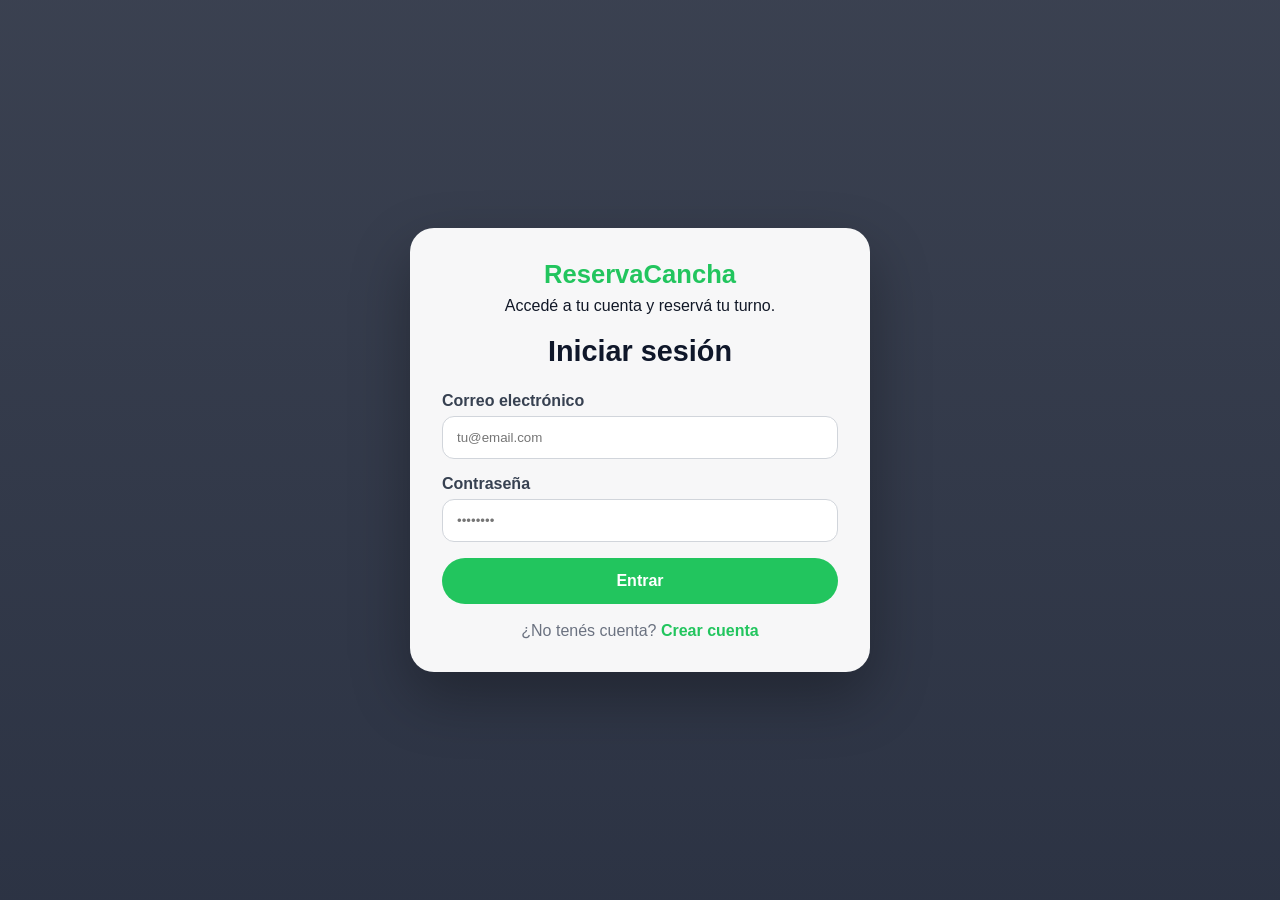
==== login.html @ 5a88afae "commitubi" ====
<!DOCTYPE html>
<html lang="es">
<head>
    <meta charset="UTF-8">
    <meta name="viewport" content="width=device-width, initial-scale=1.0">
    <title>Iniciar sesión | Reserva de cancha</title>
    <link rel="stylesheet" href="style.css">
</head>
<body class="auth-body">
    <main class="auth-page">
        <section class="auth-card">
            <div class="auth-brand">
                <span class="logo">ReservaCancha</span>
                <p>Accedé a tu cuenta y reservá tu turno.</p>
            </div>

            <h1>Iniciar sesión</h1>

            <form class="auth-form">
                <div class="form-group">
                    <label for="email">Correo electrónico</label>
                    <input type="email" id="email" placeholder="tu@email.com" required>
                </div>

                <div class="form-group">
                    <label for="password">Contraseña</label>
                    <input type="password" id="password" placeholder="••••••••" required>
                </div>

                <button type="submit" class="btn btn-block">Entrar</button>
            </form>

            <p class="auth-footer">¿No tenés cuenta? <a href="register.html">Crear cuenta</a></p>
        </section>
    </main>
</body>
</html>
---- style.css ----
* {
    margin: 0;
    padding: 0;
    box-sizing: border-box;
    font-family: Arial, Helvetica, sans-serif;
}

body {
    background: #0f172a;
    color: #fff;
}

header {
    width: 100%;
    position: fixed;
    top: 0;
    left: 0;
    display: flex;
    justify-content: space-between;
    align-items: center;
    padding: 20px 8%;
    background: rgba(15, 23, 42, .9);
    backdrop-filter: blur(10px);
    z-index: 100;
}

.logo {
    font-size: 1.7rem;
    font-weight: bold;
    color: #22c55e;
}

nav a {
    color: white;
    text-decoration: none;
    margin-left: 25px;
    transition: .3s;
}

nav a:hover {
    color: #22c55e;
}

.hero {
    min-height: 100vh;
    display: flex;
    align-items: center;
    justify-content: space-between;
    padding: 120px 8%;
    background:
        linear-gradient(rgba(15, 23, 42, .75), rgba(15, 23, 42, .8)),
        url("https://images.unsplash.com/photo-1517466787929-bc90951d0974?auto=format&fit=crop&w=1400&q=80");
    background-size: cover;
    background-position: center;
}

.hero-text {
    max-width: 600px;
}

.hero-text h1 {
    font-size: 3.8rem;
    margin-bottom: 20px;
}

.hero-text span {
    color: #22c55e;
}

.hero-text p {
    color: #d1d5db;
    line-height: 1.8;
    margin-bottom: 35px;
}

.btn {
    display: inline-block;
    padding: 15px 35px;
    background: #22c55e;
    color: white;
    text-decoration: none;
    border-radius: 50px;
    font-weight: bold;
    transition: .3s;
}

.btn:hover {
    background: #16a34a;
    transform: translateY(-3px);
}

.card {
    width: 330px;
    background: white;
    color: #111827;
    padding: 30px;
    border-radius: 20px;
    box-shadow: 0 20px 50px rgba(0, 0, 0, .4);
}

.card h2 {
    margin-bottom: 20px;
    color: #22c55e;
}

.card div {
    margin-bottom: 18px;
}

.card label {
    display: block;
    margin-bottom: 6px;
    font-size: .9rem;
}

.card input,
.card select {
    width: 100%;
    padding: 12px;
    border: 1px solid #ddd;
    border-radius: 10px;
    outline: none;
}

.card button {
    width: 100%;
    margin-top: 10px;
    padding: 14px;
    border: none;
    background: #22c55e;
    color: white;
    border-radius: 10px;
    cursor: pointer;
    font-size: 1rem;
    transition: .3s;
}

.card button:hover {
    background: #16a34a;
}

.features {
    padding: 90px 8%;
    background: #111827;
}

.title {
    text-align: center;
    font-size: 2.3rem;
    margin-bottom: 60px;
}

.cards {
    display: grid;
    grid-template-columns: repeat(auto-fit, minmax(250px, 1fr));
    gap: 30px;
}

.feature {
    background: #1f2937;
    padding: 35px;
    border-radius: 18px;
    transition: .3s;
    border: 1px solid rgba(255, 255, 255, .05);
}

.feature:hover {
    transform: translateY(-8px);
}

.feature h3 {
    margin-bottom: 15px;
    color: #22c55e;
}

.hero-section {
    min-height: auto;
    display: flex;
    align-items: center;
    justify-content: center;
    padding: 110px 8% 90px;
    position: relative;
    overflow: hidden;
}

.hero-section::before {
    content: "";
    position: absolute;
    inset: 0;
    background: #1e2a44;
    pointer-events: none;
}

.hero-section-text {
    position: relative;
    z-index: 1;
    width: 100%;
    max-width: 1000px;
    text-align: center;
}

.hero-section-text h2 {
    font-size: 2.4rem;
    margin-bottom: 28px;
    color: #f9fafb;
}

.hero-section-text p {
    margin-bottom: 18px;
    color: #e5e7eb;
    line-height: 1.7;
}

.hero-grid {
    display: grid;
    grid-template-columns: repeat(auto-fit, minmax(220px, 1fr));
    gap: 24px;
    margin-top: 10px;
}

.hero-card {
    background: rgba(255, 255, 255, .08);
    border: 1px solid rgba(255, 255, 255, .12);
    border-radius: 20px;
    padding: 28px;
    box-shadow: 0 15px 35px rgba(0, 0, 0, .25);
}

.hero-card h3 {
    color: #22c55e;
    margin-bottom: 12px;
    font-size: 1.2rem;
}

.hero-card p {
    margin-bottom: 0;
    color: #e5e7eb;
}

.hero-table-wrap {
    margin-top: 10px;
    background: rgba(255, 255, 255, .95);
    border-radius: 18px;
    overflow: hidden;
    box-shadow: 0 12px 35px rgba(0, 0, 0, .25);
}

.hero-table {
    width: 100%;
    border-collapse: collapse;
    color: #111827;
}

.hero-table th,
.hero-table td {
    padding: 16px 18px;
    text-align: left;
    border-bottom: 1px solid #e5e7eb;
}

.hero-table th {
    background: #22c55e;
    color: white;
}

.hero-table tr:nth-child(even) td {
    background: #f9fafb;
}

.hero-contact-list {
    display: grid;
    gap: 12px;
    margin-top: 12px;
}

.hero-contact-list p {
    margin-bottom: 0;
    padding: 16px 20px;
    border-radius: 14px;
    background: rgba(255, 255, 255, .06);
    border: 1px solid rgba(255, 255, 255, .08);
    color: #e5e7eb;
}

.hero-contact-list strong {
    color: #22c55e;
}

footer {
    text-align: center;
    padding: 30px;
    background: #0b1120;
    color: #9ca3af;
}

.auth-body {
    min-height: 100vh;
    display: flex;
    align-items: center;
    justify-content: center;
    padding: 24px;
    background:
        linear-gradient(rgba(15, 23, 42, .82), rgba(15, 23, 42, .88)),
        url("https://images.unsplash.com/photo-1517466787929-bc90951d0974?auto=format&fit=crop&w=1400&q=80");
    background-size: cover;
    background-position: center;
}

.auth-page {
    width: min(100%, 460px);
}

.auth-card {
    background: rgba(255, 255, 255, .96);
    color: #111827;
    border-radius: 24px;
    padding: 32px;
    box-shadow: 0 25px 60px rgba(0, 0, 0, .3);
}

.auth-brand {
    text-align: center;
    margin-bottom: 20px;
}

.auth-card .logo {
    display: block;
    margin-bottom: 8px;
    font-size: 1.6rem;
}

.auth-card h1 {
    text-align: center;
    margin-bottom: 24px;
    color: #0f172a;
    font-size: 1.8rem;
}

.auth-form {
    display: grid;
    gap: 16px;
}

.form-group {
    display: grid;
    gap: 6px;
}

.form-group label {
    font-weight: 600;
    color: #374151;
}

.form-group input {
    width: 100%;
    padding: 13px 14px;
    border: 1px solid #d1d5db;
    border-radius: 12px;
    outline: none;
    transition: .3s;
}

.form-group input:focus {
    border-color: #22c55e;
    box-shadow: 0 0 0 3px rgba(34, 197, 94, .15);
}

.btn-block {
    width: 100%;
    text-align: center;
    border: none;
    padding: 14px 16px;
    font-size: 1rem;
}

.auth-footer {
    margin-top: 18px;
    text-align: center;
    color: #6b7280;
}

.auth-footer a {
    color: #22c55e;
    font-weight: 600;
    text-decoration: none;
}

.auth-footer a:hover {
    text-decoration: underline;
}

@media(max-width:900px) {

    .hero {
        flex-direction: column;
        text-align: center;
        gap: 50px;
    }

    .hero-text h1 {
        font-size: 2.8rem;
    }

    header {
        flex-direction: column;
        gap: 15px;
    }

    nav a {
        margin: 0 10px;
    }
}
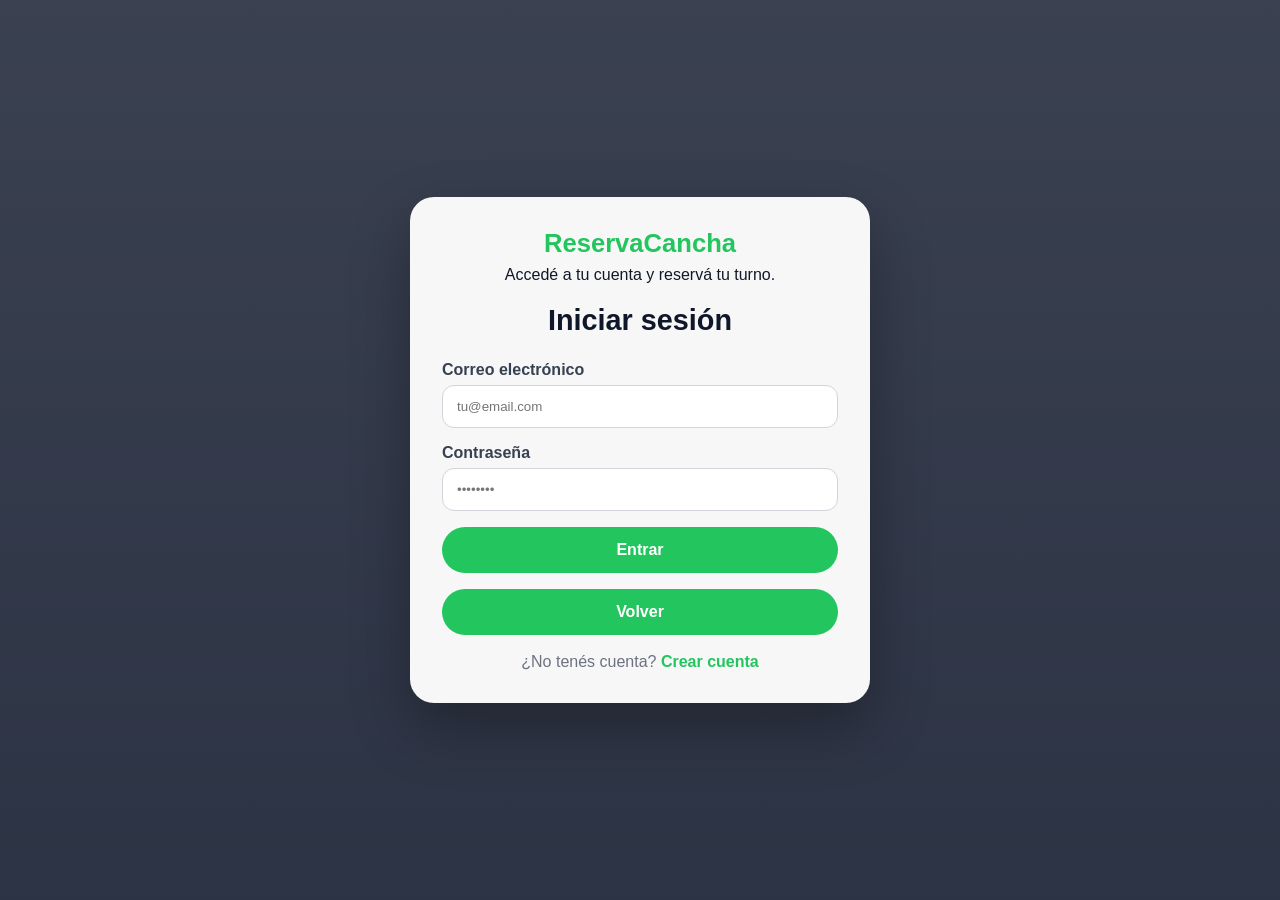
==== commit abd74709: "Login, Reserva y Register terminado" ====
--- a/login.html
+++ b/login.html
@@ -16,22 +16,28 @@
 
             <h1>Iniciar sesión</h1>
 
-            <form class="auth-form">
+            <form onsubmit="login(); return false;" class="auth-form">
                 <div class="form-group">
-                    <label for="email">Correo electrónico</label>
-                    <input type="email" id="email" placeholder="tu@email.com" required>
+                    <label for="email-input">Correo electrónico</label>
+                    <input type="email" id="email-input" placeholder="tu@email.com" required>
                 </div>
 
                 <div class="form-group">
-                    <label for="password">Contraseña</label>
-                    <input type="password" id="password" placeholder="••••••••" required>
+                    <label for="password-input">Contraseña</label>
+                    <input type="password" id="password-input" placeholder="••••••••" required>
                 </div>
 
                 <button type="submit" class="btn btn-block">Entrar</button>
+
+                <button type="button" class="btn btn-block" onclick="window.location.href='index.html'">Volver</button>
             </form>
+
+  
 
             <p class="auth-footer">¿No tenés cuenta? <a href="register.html">Crear cuenta</a></p>
         </section>
     </main>
+
+    <script src="scripts.js"></script>
 </body>
 </html>
